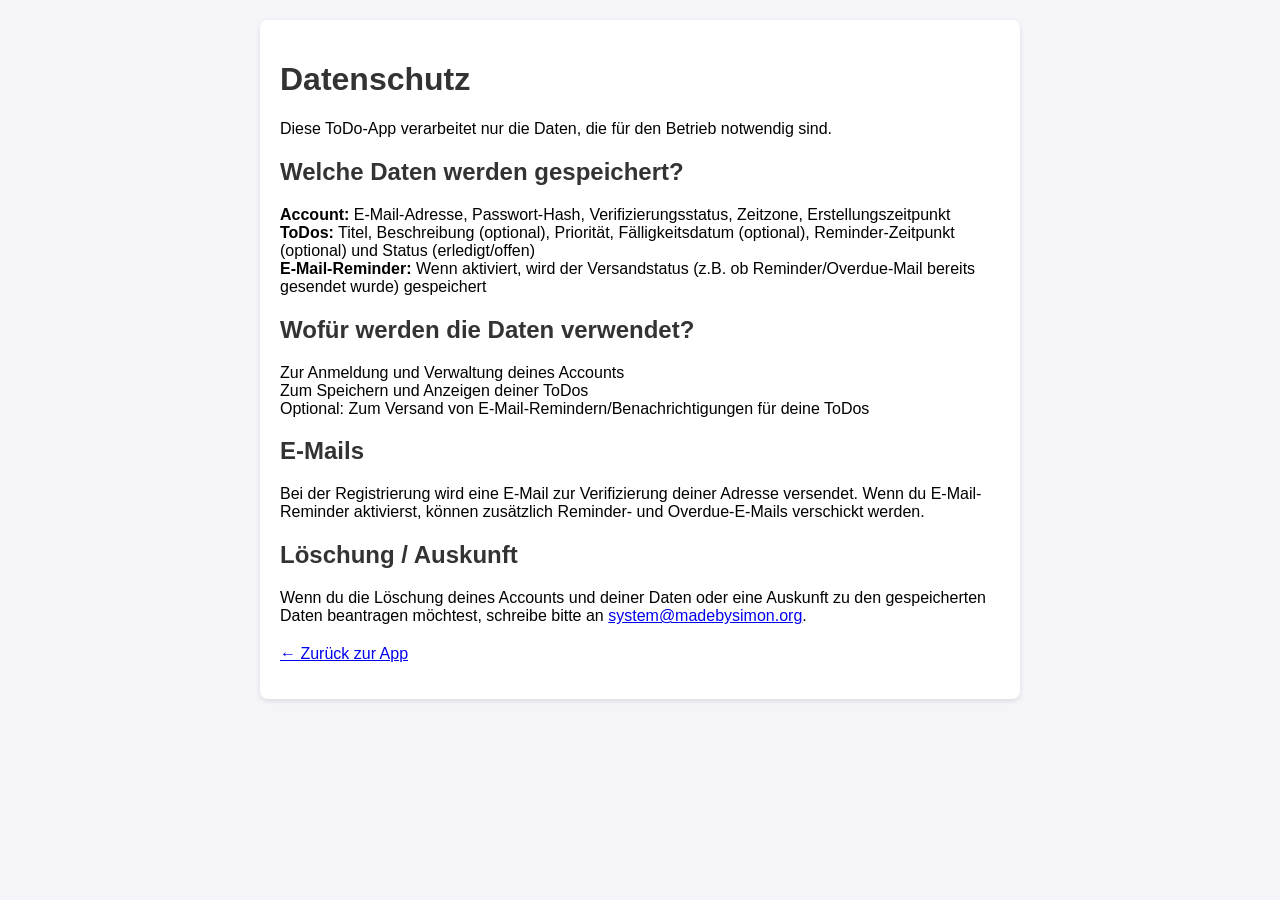
==== frontend/datenschutz.html @ f6085def "Message after register" ====
<!DOCTYPE html>
<html lang="de">
<head>
    <meta charset="UTF-8" />
    <meta name="viewport" content="width=device-width, initial-scale=1.0" />
    <title>Datenschutz – ToDo List</title>
    <link rel="stylesheet" href="style.css" />
</head>
<body>
    <div class="container">
        <h1>Datenschutz</h1>

        <p>
            Diese ToDo-App verarbeitet nur die Daten, die für den Betrieb notwendig sind.
        </p>

        <h2>Welche Daten werden gespeichert?</h2>
        <ul>
            <li><strong>Account:</strong> E-Mail-Adresse, Passwort-Hash, Verifizierungsstatus, Zeitzone, Erstellungszeitpunkt</li>
            <li><strong>ToDos:</strong> Titel, Beschreibung (optional), Priorität, Fälligkeitsdatum (optional), Reminder-Zeitpunkt (optional) und Status (erledigt/offen)</li>
            <li><strong>E-Mail-Reminder:</strong> Wenn aktiviert, wird der Versandstatus (z.B. ob Reminder/Overdue-Mail bereits gesendet wurde) gespeichert</li>
        </ul>

        <h2>Wofür werden die Daten verwendet?</h2>
        <ul>
            <li>Zur Anmeldung und Verwaltung deines Accounts</li>
            <li>Zum Speichern und Anzeigen deiner ToDos</li>
            <li>Optional: Zum Versand von E-Mail-Remindern/Benachrichtigungen für deine ToDos</li>
        </ul>

        <h2>E-Mails</h2>
        <p>
            Bei der Registrierung wird eine E-Mail zur Verifizierung deiner Adresse versendet. Wenn du E-Mail-Reminder aktivierst,
            können zusätzlich Reminder- und Overdue-E-Mails verschickt werden.
        </p>

        <h2>Löschung / Auskunft</h2>
        <p>
            Wenn du die Löschung deines Accounts und deiner Daten oder eine Auskunft zu den gespeicherten Daten beantragen möchtest,
            schreibe bitte an <a href="mailto:system@madebysimon.org">system@madebysimon.org</a>.
        </p>

        <p style="margin-top: 20px;">
            <a href="/">&larr; Zurück zur App</a>
        </p>
    </div>
</body>
</html>
---- frontend/style.css ----
body {
    font-family: sans-serif;
    max-width: 800px;
    margin: 0 auto;
    padding: 20px;
    background-color: #f4f4f9;
}

*, *::before, *::after {
    box-sizing: border-box;
}

h1, h2 {
    color: #333;
}

.hidden {
    display: none;
}

.container {
    background: white;
    padding: 20px;
    border-radius: 8px;
    box-shadow: 0 2px 5px rgba(0,0,0,0.1);
}

/* Forms */
.form-group {
    margin-bottom: 15px;
}

label {
    display: block;
    margin-bottom: 5px;
}

input[type="text"],
input[type="email"],
input[type="password"],
input[type="number"],
input[type="date"],
input[type="datetime-local"],
textarea,
select {
    width: 100%;
    padding: 8px;
    box-sizing: border-box;
    border: 1px solid #ddd;
    border-radius: 4px;
}

textarea {
    min-height: 90px;
}

button {
    background-color: #007bff;
    color: white;
    border: none;
    padding: 10px 15px;
    border-radius: 4px;
    cursor: pointer;
    min-height: 44px; /* better touch target */
}

button:hover {
    background-color: #0056b3;
}

button.secondary {
    background-color: #6c757d;
}

button.secondary:hover {
    background-color: #545b62;
}

button.danger {
    background-color: #dc3545;
}

button.danger:hover {
    background-color: #bd2130;
}

button:disabled {
    background-color: #cccccc;
    cursor: not-allowed;
    opacity: 0.6;
}

/* Todo List */
ul {
    list-style: none;
    padding: 0;
}

li.todo-item {
    background: #fff;
    border-bottom: 1px solid #eee;
    padding: 10px;
    display: flex;
    align-items: center;
    justify-content: space-between;
    border-left: 5px solid transparent; /* For status indication */
    transition: all 0.3s ease;
}

.todo-desc {
    width: 100%;
    margin-left: 30px;
    margin-top: 5px;
    color: #555;
    font-size: 0.95em;
    white-space: normal;
    overflow-wrap: anywhere;
}

/* Priority Backgrounds for Open Tasks */
li.todo-item.priority-high {
    background-color: #fff0f0; /* Very Light Red */
}

li.todo-item.priority-medium {
    background-color: #fff8e1; /* Very Light Yellow */
}

li.todo-item.priority-low {
    background-color: #f0f8ff; /* Alice Blue */
}

/* Reminder & Overdue Highlights */
li.todo-item.reminder-active {
    border-left-color: #ffc107; /* Amber */
    box-shadow: 0 0 5px rgba(255, 193, 7, 0.4);
}

li.todo-item.overdue {
    border-left-color: #dc3545; /* Red */
    box-shadow: 0 0 5px rgba(220, 53, 69, 0.4);
}

/* Done State Overrides */
li.todo-item.done {
    background-color: #f8f9fa; /* Light Gray */
    opacity: 0.8;
    border-left-color: transparent; /* Remove highlights if done */
    box-shadow: none;
}

li.todo-item.done span.title {
    text-decoration: line-through;
    color: #888;
}

.todo-actions {
    display: flex;
    gap: 5px;
}

.priority-badge {
    font-size: 0.8em;
    padding: 2px 6px;
    border-radius: 4px;
    background: rgba(255,255,255,0.5); /* Semi-transparent white to blend */
    margin-right: 10px;
    border: 1px solid rgba(0,0,0,0.1);
}

/* Optional: Keep badge colors if needed, or rely on row color */
.priority-high .priority-badge { color: #a00; }
.priority-medium .priority-badge { color: #856404; }
.priority-low .priority-badge { color: #155724; }

/* Modal Styles */
.modal {
    position: fixed;
    z-index: 1000;
    left: 0;
    top: 0;
    width: 100%;
    height: 100%;
    overflow: auto;
    background-color: rgba(0,0,0,0.5);
    display: flex;
    justify-content: center;
    align-items: center;
}

.modal.hidden {
    display: none;
}

.modal-content {
    background-color: #fefefe;
    padding: 20px;
    border: 1px solid #888;
    width: 90%;
    max-width: 500px;
    border-radius: 8px;
    box-shadow: 0 4px 8px rgba(0,0,0,0.2);
    position: relative;
    max-height: 90vh;
    overflow: auto;
}

.close {
    color: #aaa;
    float: right;
    font-size: 28px;
    font-weight: bold;
    cursor: pointer;
    position: absolute;
    right: 15px;
    top: 10px;
}

.close:hover,
.close:focus {
    color: black;
    text-decoration: none;
    cursor: pointer;
}

.footer-links {
    text-align: center;
    color: #666;
}

.footer-links a {
    color: #007bff;
    text-decoration: none;
}

.footer-links a:hover {
    text-decoration: underline;
}

/* ------------------
   Mobile adjustments
   ------------------ */
@media (max-width: 600px) {
    body {
        padding: 12px;
    }

    .container {
        padding: 14px;
        border-radius: 8px;
    }

    .app-header {
        flex-direction: column;
        align-items: flex-start;
        gap: 8px;
    }

    .app-toolbar {
        flex-direction: column;
        align-items: stretch;
        gap: 10px;
    }

    .app-toolbar-actions {
        display: grid;
        grid-template-columns: 1fr;
        gap: 8px;
    }

    button {
        width: 100%;
    }

    li.todo-item {
        flex-direction: column;
        align-items: stretch;
        gap: 10px;
    }

    .todo-actions {
        justify-content: flex-end;
    }

    .priority-badge {
        margin-right: 6px;
    }

    .todo-desc {
        margin-left: 0;
    }

    .modal {
        align-items: flex-start;
        padding: 12px;
    }

    .modal-content {
        width: 100%;
        max-width: 100%;
        padding: 16px;
        border-radius: 10px;
    }

    .close {
        font-size: 34px;
        right: 12px;
        top: 6px;
    }
}
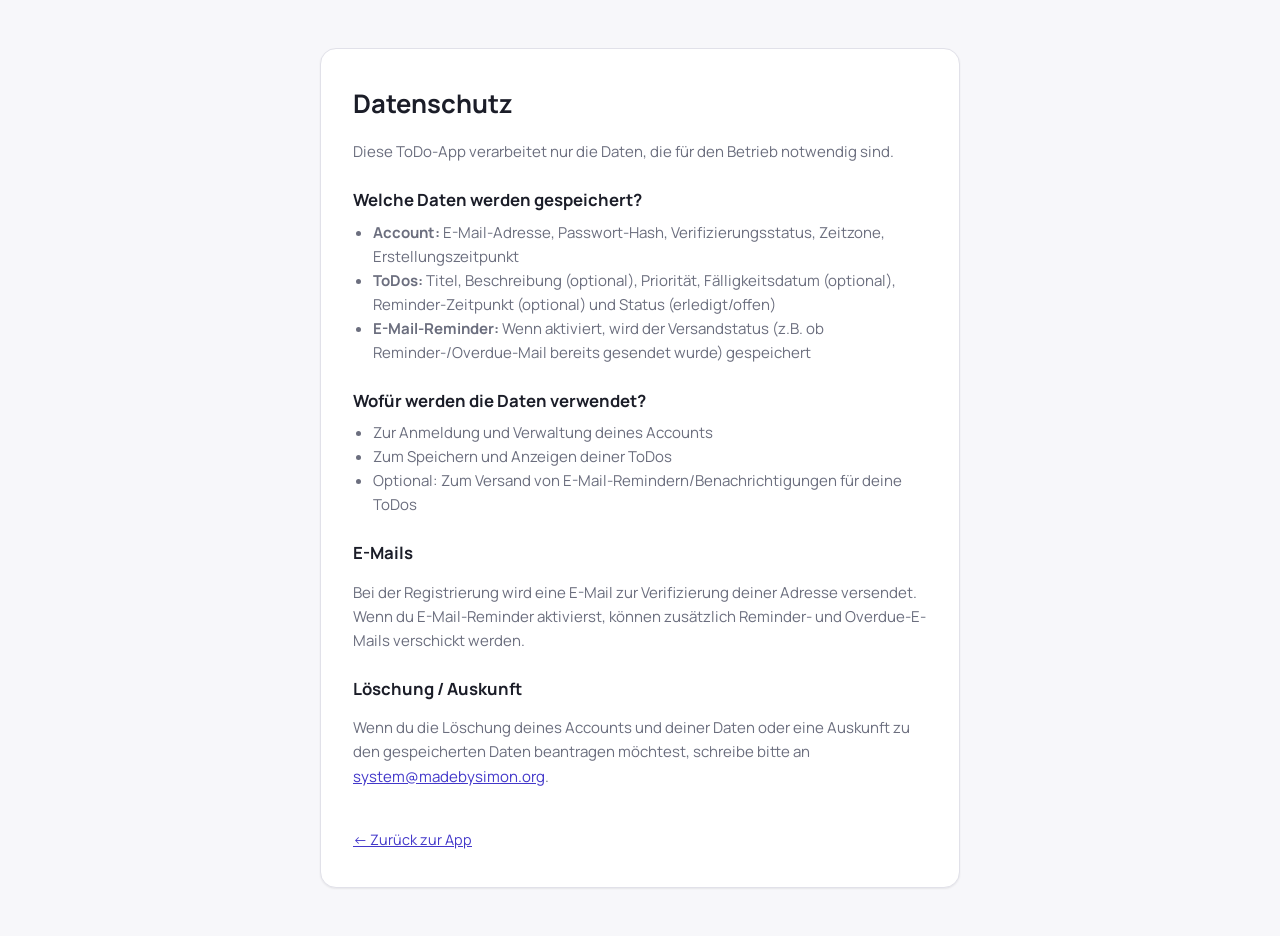
==== commit 2e3603cb: "New Frontend" ====
--- a/frontend/datenschutz.html
+++ b/frontend/datenschutz.html
@@ -3,46 +3,75 @@
 <head>
     <meta charset="UTF-8" />
     <meta name="viewport" content="width=device-width, initial-scale=1.0" />
-    <title>Datenschutz – ToDo List</title>
+
+    <script>
+        (function () {
+            try {
+                var p = localStorage.getItem('theme_palette') || 'a';
+                var m = localStorage.getItem('theme_mode') || 'system';
+                var resolved = m === 'system'
+                    ? (window.matchMedia('(prefers-color-scheme: dark)').matches ? 'dark' : 'light')
+                    : m;
+                document.documentElement.setAttribute('data-palette', p);
+                document.documentElement.setAttribute('data-mode', resolved);
+            } catch (e) {}
+        })();
+    </script>
+
+    <title>Datenschutz – ToDoList</title>
+    <link rel="preconnect" href="https://fonts.googleapis.com">
+    <link rel="stylesheet" href="https://fonts.googleapis.com/css2?family=Manrope:wght@400;500;600;700;800&display=swap">
+    <link rel="stylesheet" href="theme.css" />
     <link rel="stylesheet" href="style.css" />
+    <style>
+        .doc-page { min-height: 100vh; display: flex; justify-content: center; padding: 48px 20px; }
+        .doc-card {
+            width: 100%; max-width: 640px; background: var(--surface); border: 1px solid var(--border);
+            border-radius: var(--radius-lg); box-shadow: var(--shadow-sm); padding: 36px 32px;
+        }
+        .doc-card h1 { font-size: 1.6rem; margin-bottom: 18px; }
+        .doc-card h2 { font-size: 1.05rem; margin: 24px 0 8px; }
+        .doc-card p, .doc-card li { color: var(--text-muted); font-size: 0.94rem; line-height: 1.6; }
+        .doc-card ul { padding-left: 20px; margin: 0; }
+        .doc-card a { color: var(--accent); }
+        .doc-back { display: inline-block; margin-top: 26px; font-size: 0.9rem; }
+    </style>
 </head>
 <body>
-    <div class="container">
-        <h1>Datenschutz</h1>
+    <div class="doc-page">
+        <div class="doc-card">
+            <h1>Datenschutz</h1>
 
-        <p>
-            Diese ToDo-App verarbeitet nur die Daten, die für den Betrieb notwendig sind.
-        </p>
+            <p>Diese ToDo-App verarbeitet nur die Daten, die für den Betrieb notwendig sind.</p>
 
-        <h2>Welche Daten werden gespeichert?</h2>
-        <ul>
-            <li><strong>Account:</strong> E-Mail-Adresse, Passwort-Hash, Verifizierungsstatus, Zeitzone, Erstellungszeitpunkt</li>
-            <li><strong>ToDos:</strong> Titel, Beschreibung (optional), Priorität, Fälligkeitsdatum (optional), Reminder-Zeitpunkt (optional) und Status (erledigt/offen)</li>
-            <li><strong>E-Mail-Reminder:</strong> Wenn aktiviert, wird der Versandstatus (z.B. ob Reminder/Overdue-Mail bereits gesendet wurde) gespeichert</li>
-        </ul>
+            <h2>Welche Daten werden gespeichert?</h2>
+            <ul>
+                <li><strong>Account:</strong> E-Mail-Adresse, Passwort-Hash, Verifizierungsstatus, Zeitzone, Erstellungszeitpunkt</li>
+                <li><strong>ToDos:</strong> Titel, Beschreibung (optional), Priorität, Fälligkeitsdatum (optional), Reminder-Zeitpunkt (optional) und Status (erledigt/offen)</li>
+                <li><strong>E-Mail-Reminder:</strong> Wenn aktiviert, wird der Versandstatus (z.B. ob Reminder-/Overdue-Mail bereits gesendet wurde) gespeichert</li>
+            </ul>
 
-        <h2>Wofür werden die Daten verwendet?</h2>
-        <ul>
-            <li>Zur Anmeldung und Verwaltung deines Accounts</li>
-            <li>Zum Speichern und Anzeigen deiner ToDos</li>
-            <li>Optional: Zum Versand von E-Mail-Remindern/Benachrichtigungen für deine ToDos</li>
-        </ul>
+            <h2>Wofür werden die Daten verwendet?</h2>
+            <ul>
+                <li>Zur Anmeldung und Verwaltung deines Accounts</li>
+                <li>Zum Speichern und Anzeigen deiner ToDos</li>
+                <li>Optional: Zum Versand von E-Mail-Remindern/Benachrichtigungen für deine ToDos</li>
+            </ul>
 
-        <h2>E-Mails</h2>
-        <p>
-            Bei der Registrierung wird eine E-Mail zur Verifizierung deiner Adresse versendet. Wenn du E-Mail-Reminder aktivierst,
-            können zusätzlich Reminder- und Overdue-E-Mails verschickt werden.
-        </p>
+            <h2>E-Mails</h2>
+            <p>
+                Bei der Registrierung wird eine E-Mail zur Verifizierung deiner Adresse versendet. Wenn du E-Mail-Reminder aktivierst,
+                können zusätzlich Reminder- und Overdue-E-Mails verschickt werden.
+            </p>
 
-        <h2>Löschung / Auskunft</h2>
-        <p>
-            Wenn du die Löschung deines Accounts und deiner Daten oder eine Auskunft zu den gespeicherten Daten beantragen möchtest,
-            schreibe bitte an <a href="mailto:system@madebysimon.org">system@madebysimon.org</a>.
-        </p>
+            <h2>Löschung / Auskunft</h2>
+            <p>
+                Wenn du die Löschung deines Accounts und deiner Daten oder eine Auskunft zu den gespeicherten Daten beantragen möchtest,
+                schreibe bitte an <a href="mailto:system@madebysimon.org">system@madebysimon.org</a>.
+            </p>
 
-        <p style="margin-top: 20px;">
-            <a href="/">&larr; Zurück zur App</a>
-        </p>
+            <a class="doc-back" href="/">&larr; Zurück zur App</a>
+        </div>
     </div>
 </body>
 </html>
--- a/frontend/theme.css
+++ b/frontend/theme.css
@@ -0,0 +1,94 @@
+/* ==========================================================================
+   Design tokens
+   - Palette-independent base tokens (spacing, radius, shadow, type)
+   - Four selectable palettes ("a"–"d"), each with a light and dark mode
+   - Active combo is set via data-palette / data-mode on <html>
+     (see the inline script at the top of index.html for the no-flash init)
+   ========================================================================== */
+
+:root {
+  --font-ui: 'Manrope', system-ui, -apple-system, 'Segoe UI', sans-serif;
+  --font-mono: 'JetBrains Mono', ui-monospace, 'SFMono-Regular', monospace;
+
+  --radius-sm: 6px;
+  --radius-md: 10px;
+  --radius-lg: 16px;
+
+  --shadow-sm: 0 1px 2px rgba(0, 0, 0, 0.07);
+  --shadow-md: 0 6px 20px rgba(0, 0, 0, 0.14);
+
+  --sidebar-width: 248px;
+  --topbar-height: 60px;
+}
+
+/* ---------- Palette A — Ink & Paper ---------- */
+:root[data-palette="a"][data-mode="light"] {
+  --bg: #F7F7FA; --surface: #FFFFFF; --surface-alt: #EFEFF5;
+  --text: #1B1D28; --text-muted: #6B6E7E; --border: #E1E1E9;
+  --accent: #4338CA; --accent-soft: #E7E4FB; --on-accent: #FFFFFF;
+  --danger: #B8283B; --danger-soft: #FBE3E6;
+  --warning: #96631A; --warning-soft: #FBEDD3;
+  --success: #187C50;
+}
+:root[data-palette="a"][data-mode="dark"] {
+  --bg: #14151C; --surface: #1B1D28; --surface-alt: #101117;
+  --text: #EDEDF2; --text-muted: #9497A8; --border: #2B2D3A;
+  --accent: #8B87F5; --accent-soft: #2A2650; --on-accent: #14151C;
+  --danger: #F2596A; --danger-soft: #3A1E24;
+  --warning: #E7A83C; --warning-soft: #3A2E14;
+  --success: #43C989;
+}
+
+/* ---------- Palette B — Moss Studio ---------- */
+:root[data-palette="b"][data-mode="light"] {
+  --bg: #F6F3EC; --surface: #FBF9F3; --surface-alt: #ECE6D8;
+  --text: #2B2A22; --text-muted: #746E5C; --border: #E0D9C7;
+  --accent: #4F6B4C; --accent-soft: #E1E8DC; --on-accent: #FFFFFF;
+  --danger: #A83B27; --danger-soft: #F3DFD8;
+  --warning: #93691E; --warning-soft: #F1E4C9;
+  --success: #236778;
+}
+:root[data-palette="b"][data-mode="dark"] {
+  --bg: #1C1C16; --surface: #24241C; --surface-alt: #181812;
+  --text: #EDEAE0; --text-muted: #A6A18D; --border: #3A3928;
+  --accent: #8FB37F; --accent-soft: #2B3324; --on-accent: #1C1C16;
+  --danger: #E06A4C; --danger-soft: #3A241C;
+  --warning: #DDA83F; --warning-soft: #3A2F16;
+  --success: #4FA8BA;
+}
+
+/* ---------- Palette C — Harbor ---------- */
+:root[data-palette="c"][data-mode="light"] {
+  --bg: #F2F4F6; --surface: #FFFFFF; --surface-alt: #E4E8EC;
+  --text: #182430; --text-muted: #5C6B79; --border: #D6DCE1;
+  --accent: #A9611E; --accent-soft: #F5E4D0; --on-accent: #FFFFFF;
+  --danger: #B23434; --danger-soft: #F7DEDE;
+  --warning: #8C7118; --warning-soft: #F6EDC9;
+  --success: #256E42;
+}
+:root[data-palette="c"][data-mode="dark"] {
+  --bg: #121A22; --surface: #182430; --surface-alt: #0D141B;
+  --text: #E7EDF2; --text-muted: #8A9AA8; --border: #26313D;
+  --accent: #E2A05C; --accent-soft: #3A2C1B; --on-accent: #121A22;
+  --danger: #EB6161; --danger-soft: #3A1F1F;
+  --warning: #E0BE4E; --warning-soft: #3A331A;
+  --success: #4CBE84;
+}
+
+/* ---------- Palette D — Plum Session ---------- */
+:root[data-palette="d"][data-mode="light"] {
+  --bg: #F7F5F6; --surface: #FFFFFF; --surface-alt: #ECE7EA;
+  --text: #241D24; --text-muted: #6E626E; --border: #DED6DC;
+  --accent: #7A2E62; --accent-soft: #F0DCE9; --on-accent: #FFFFFF;
+  --danger: #A82F2F; --danger-soft: #F5DEDE;
+  --warning: #93691E; --warning-soft: #F1E4C9;
+  --success: #256E42;
+}
+:root[data-palette="d"][data-mode="dark"] {
+  --bg: #18131B; --surface: #221B26; --surface-alt: #120E15;
+  --text: #F0E9EE; --text-muted: #A99AA8; --border: #34293A;
+  --accent: #D97BB0; --accent-soft: #3A2035; --on-accent: #18131B;
+  --danger: #E85F5F; --danger-soft: #3A1F1F;
+  --warning: #DDA83F; --warning-soft: #3A2F16;
+  --success: #4CBE84;
+}
--- a/frontend/style.css
+++ b/frontend/style.css
@@ -1,310 +1,366 @@
+/* ==========================================================================
+   Layout & components
+   Colors always come from the tokens in theme.css (var(--...)), never literals,
+   so every rule below works across all four palettes and both modes.
+   ========================================================================== */
+
+*, *::before, *::after { box-sizing: border-box; }
+
+html, body { height: 100%; }
+
 body {
-    font-family: sans-serif;
-    max-width: 800px;
-    margin: 0 auto;
-    padding: 20px;
-    background-color: #f4f4f9;
-}
-
-*, *::before, *::after {
-    box-sizing: border-box;
-}
-
-h1, h2 {
-    color: #333;
-}
-
-.hidden {
-    display: none;
-}
-
-.container {
-    background: white;
-    padding: 20px;
-    border-radius: 8px;
-    box-shadow: 0 2px 5px rgba(0,0,0,0.1);
-}
-
-/* Forms */
-.form-group {
-    margin-bottom: 15px;
-}
-
-label {
-    display: block;
-    margin-bottom: 5px;
-}
-
-input[type="text"],
-input[type="email"],
-input[type="password"],
-input[type="number"],
-input[type="date"],
-input[type="datetime-local"],
-textarea,
-select {
+    margin: 0;
+    background: var(--bg);
+    color: var(--text);
+    font-family: var(--font-ui);
+    font-size: 15px;
+    line-height: 1.45;
+    -webkit-font-smoothing: antialiased;
+}
+
+.hidden { display: none !important; }
+
+h1, h2, h3 { font-family: var(--font-ui); color: var(--text); margin: 0; }
+
+a { color: var(--accent); }
+
+/* ---------- Buttons & form basics ---------- */
+.btn {
+    display: inline-flex;
+    align-items: center;
+    justify-content: center;
+    gap: 6px;
+    font-family: var(--font-ui);
+    font-weight: 600;
+    font-size: 0.88rem;
+    border: 1px solid transparent;
+    border-radius: var(--radius-sm);
+    padding: 9px 16px;
+    min-height: 40px;
+    cursor: pointer;
+    transition: background-color .15s ease, border-color .15s ease, transform .05s ease;
+}
+.btn:active { transform: translateY(1px); }
+.btn-block { width: 100%; }
+
+.btn-primary { background: var(--accent); color: var(--on-accent); }
+.btn-primary:hover { filter: brightness(1.06); }
+
+.btn-secondary { background: var(--surface-alt); color: var(--text); border-color: var(--border); }
+.btn-secondary:hover { background: var(--border); }
+
+.btn-danger { background: transparent; color: var(--danger); border-color: var(--danger-soft); }
+.btn-danger:hover { background: var(--danger-soft); }
+
+.btn-ghost { background: transparent; color: var(--text-muted); border-color: var(--border); }
+.btn-ghost:hover { background: var(--surface-alt); color: var(--text); }
+
+.btn:disabled { opacity: 0.45; cursor: not-allowed; }
+
+.icon-btn {
+    display: inline-flex; align-items: center; justify-content: center;
+    width: 38px; height: 38px;
+    border-radius: var(--radius-sm);
+    border: 1px solid transparent;
+    background: transparent;
+    color: var(--text-muted);
+    cursor: pointer;
+}
+.icon-btn:hover { background: var(--surface-alt); color: var(--text); }
+
+.field { display: flex; flex-direction: column; gap: 6px; margin-bottom: 14px; }
+.field label { font-size: 0.82rem; font-weight: 600; color: var(--text-muted); }
+.field-row { display: flex; gap: 12px; }
+.field-row .field { flex: 1; min-width: 0; }
+.field-compact { margin-bottom: 0; }
+
+input[type="text"], input[type="email"], input[type="password"],
+input[type="number"], input[type="date"], input[type="datetime-local"],
+input[type="search"], textarea, select.select {
     width: 100%;
-    padding: 8px;
-    box-sizing: border-box;
-    border: 1px solid #ddd;
-    border-radius: 4px;
-}
-
-textarea {
-    min-height: 90px;
-}
-
-button {
-    background-color: #007bff;
-    color: white;
-    border: none;
-    padding: 10px 15px;
-    border-radius: 4px;
-    cursor: pointer;
-    min-height: 44px; /* better touch target */
-}
-
-button:hover {
-    background-color: #0056b3;
-}
-
-button.secondary {
-    background-color: #6c757d;
-}
-
-button.secondary:hover {
-    background-color: #545b62;
-}
-
-button.danger {
-    background-color: #dc3545;
-}
-
-button.danger:hover {
-    background-color: #bd2130;
-}
-
-button:disabled {
-    background-color: #cccccc;
-    cursor: not-allowed;
-    opacity: 0.6;
-}
-
-/* Todo List */
-ul {
-    list-style: none;
-    padding: 0;
-}
-
-li.todo-item {
-    background: #fff;
-    border-bottom: 1px solid #eee;
-    padding: 10px;
+    font-family: var(--font-ui);
+    font-size: 0.92rem;
+    color: var(--text);
+    background: var(--surface);
+    border: 1px solid var(--border);
+    border-radius: var(--radius-sm);
+    padding: 9px 11px;
+}
+input::placeholder, textarea::placeholder { color: var(--text-muted); opacity: 0.8; }
+input:focus, textarea:focus, select:focus, button:focus-visible, .chip:focus-visible, .swatch-btn:focus-visible {
+    outline: 2px solid var(--accent);
+    outline-offset: 1px;
+}
+textarea { min-height: 84px; resize: vertical; }
+
+.checkbox-row { display: flex; align-items: center; gap: 9px; margin-bottom: 14px; font-size: 0.9rem; }
+.checkbox-row input { width: 16px; height: 16px; accent-color: var(--accent); }
+
+.mono { font-family: var(--font-mono); font-size: 0.82rem; }
+.input-with-actions { display: flex; gap: 8px; align-items: center; }
+.input-with-actions input { flex: 1; background: var(--surface-alt); }
+
+/* ---------- Auth screen ---------- */
+.auth-screen {
+    min-height: 100vh;
     display: flex;
     align-items: center;
-    justify-content: space-between;
-    border-left: 5px solid transparent; /* For status indication */
-    transition: all 0.3s ease;
-}
-
-.todo-desc {
+    justify-content: center;
+    padding: 24px;
+    background:
+        radial-gradient(circle at 15% 10%, var(--accent-soft), transparent 45%),
+        var(--bg);
+}
+.auth-card {
     width: 100%;
-    margin-left: 30px;
-    margin-top: 5px;
-    color: #555;
-    font-size: 0.95em;
-    white-space: normal;
-    overflow-wrap: anywhere;
-}
-
-/* Priority Backgrounds for Open Tasks */
-li.todo-item.priority-high {
-    background-color: #fff0f0; /* Very Light Red */
-}
-
-li.todo-item.priority-medium {
-    background-color: #fff8e1; /* Very Light Yellow */
-}
-
-li.todo-item.priority-low {
-    background-color: #f0f8ff; /* Alice Blue */
-}
-
-/* Reminder & Overdue Highlights */
-li.todo-item.reminder-active {
-    border-left-color: #ffc107; /* Amber */
-    box-shadow: 0 0 5px rgba(255, 193, 7, 0.4);
-}
-
-li.todo-item.overdue {
-    border-left-color: #dc3545; /* Red */
-    box-shadow: 0 0 5px rgba(220, 53, 69, 0.4);
-}
-
-/* Done State Overrides */
-li.todo-item.done {
-    background-color: #f8f9fa; /* Light Gray */
-    opacity: 0.8;
-    border-left-color: transparent; /* Remove highlights if done */
-    box-shadow: none;
-}
-
-li.todo-item.done span.title {
-    text-decoration: line-through;
-    color: #888;
-}
-
-.todo-actions {
+    max-width: 380px;
+    background: var(--surface);
+    border: 1px solid var(--border);
+    border-radius: var(--radius-lg);
+    box-shadow: var(--shadow-md);
+    padding: 32px 28px 24px;
+}
+.brand { display: flex; align-items: center; gap: 9px; margin-bottom: 20px; }
+.brand-mark { font-size: 1.3rem; }
+.brand-name { font-weight: 800; font-size: 1.05rem; letter-spacing: -0.01em; }
+.auth-form h1 { font-size: 1.4rem; font-weight: 700; margin-bottom: 18px; }
+.auth-message { font-size: 0.88rem; margin: -4px 0 16px; }
+.auth-switch { text-align: center; font-size: 0.85rem; color: var(--text-muted); margin: 16px 0 0; }
+.auth-switch a { font-weight: 600; text-decoration: none; }
+.auth-switch a:hover { text-decoration: underline; }
+.auth-privacy-link {
+    display: block; text-align: center; margin-top: 18px;
+    font-size: 0.8rem; color: var(--text-muted); text-decoration: none;
+}
+.auth-privacy-link:hover { color: var(--text); }
+
+/* ---------- App shell ---------- */
+.app-shell {
+    display: grid;
+    grid-template-columns: var(--sidebar-width) 1fr;
+    grid-template-rows: var(--topbar-height) 1fr;
+    grid-template-areas: "topbar topbar" "sidebar main";
+    height: 100vh;
+}
+
+.topbar {
+    grid-area: topbar;
     display: flex;
-    gap: 5px;
-}
-
-.priority-badge {
-    font-size: 0.8em;
-    padding: 2px 6px;
-    border-radius: 4px;
-    background: rgba(255,255,255,0.5); /* Semi-transparent white to blend */
-    margin-right: 10px;
-    border: 1px solid rgba(0,0,0,0.1);
-}
-
-/* Optional: Keep badge colors if needed, or rely on row color */
-.priority-high .priority-badge { color: #a00; }
-.priority-medium .priority-badge { color: #856404; }
-.priority-low .priority-badge { color: #155724; }
-
-/* Modal Styles */
+    align-items: center;
+    gap: 10px;
+    padding: 0 16px;
+    background: var(--surface);
+    border-bottom: 1px solid var(--border);
+}
+.sidebar-toggle { display: none; }
+.topbar-spacer { flex: 1; }
+.clock {
+    font-family: var(--font-mono);
+    font-variant-numeric: tabular-nums;
+    font-size: 0.95rem;
+    color: var(--text-muted);
+    padding: 0 6px;
+}
+
+/* ---------- Sidebar ---------- */
+.sidebar {
+    grid-area: sidebar;
+    background: var(--surface-alt);
+    border-right: 1px solid var(--border);
+    padding: 16px 14px;
+    display: flex;
+    flex-direction: column;
+    gap: 18px;
+    overflow-y: auto;
+}
+.sidebar-search input { background: var(--surface); }
+.sidebar-group { display: flex; flex-direction: column; gap: 8px; }
+.sidebar-label {
+    font-size: 0.72rem; font-weight: 700; letter-spacing: 0.05em; text-transform: uppercase;
+    color: var(--text-muted);
+}
+.sidebar-row { display: flex; gap: 8px; }
+.sidebar-row .field { flex: 1; min-width: 0; }
+.sidebar-export .sidebar-row .select { flex: 1; min-width: 0; }
+.sidebar-footer { margin-top: auto; padding-top: 8px; }
+.sidebar-footer a { font-size: 0.78rem; color: var(--text-muted); text-decoration: none; }
+.sidebar-footer a:hover { color: var(--text); }
+
+.chip-group { display: flex; flex-wrap: wrap; gap: 6px; }
+.chip {
+    font-family: var(--font-ui);
+    font-size: 0.8rem;
+    font-weight: 600;
+    padding: 6px 11px;
+    border-radius: 999px;
+    border: 1px solid var(--border);
+    background: var(--surface);
+    color: var(--text-muted);
+    cursor: pointer;
+    display: inline-flex;
+    align-items: center;
+    gap: 6px;
+}
+.chip:hover { border-color: var(--accent); color: var(--text); }
+.chip.active { background: var(--accent-soft); border-color: var(--accent); color: var(--accent); }
+.chip[class*="chip-"]::before { content: ""; width: 7px; height: 7px; border-radius: 50%; flex-shrink: 0; }
+.chip-danger::before { background: var(--danger); }
+.chip-warning::before { background: var(--warning); }
+.chip-success::before { background: var(--success); }
+
+/* ---------- Main / todo list ---------- */
+.main {
+    grid-area: main;
+    padding: 20px 24px 40px;
+    overflow-y: auto;
+}
+
+.alerts { margin-bottom: 18px; }
+.alerts-card {
+    background: var(--warning-soft);
+    border: 1px solid var(--warning);
+    border-radius: var(--radius-md);
+    padding: 14px 16px;
+}
+.alerts-card h2 { font-size: 0.95rem; color: var(--warning); margin-bottom: 8px; }
+.alerts-card ul { list-style: none; margin: 0; padding: 0; display: flex; flex-direction: column; gap: 6px; }
+.alerts-card li { display: flex; justify-content: space-between; gap: 10px; font-size: 0.86rem; color: var(--text); }
+.alerts-card li strong { color: var(--warning); }
+.alerts-card li small { color: var(--text-muted); white-space: nowrap; }
+
+.todo-list { list-style: none; margin: 0; padding: 0; display: flex; flex-direction: column; gap: 8px; }
+
+.todo-card {
+    background: var(--surface);
+    border: 1px solid var(--border);
+    border-left: 3px solid transparent;
+    border-radius: var(--radius-md);
+    padding: 12px 14px;
+    display: flex;
+    align-items: flex-start;
+    gap: 12px;
+    cursor: pointer;
+}
+.todo-card:hover { border-color: var(--accent); }
+.todo-card.overdue { border-left-color: var(--danger); }
+.todo-card.reminder-active { border-left-color: var(--warning); }
+.todo-card.done { opacity: 0.6; }
+.todo-card.done .todo-title { text-decoration: line-through; }
+
+.todo-checkbox {
+    width: 19px; height: 19px;
+    border-radius: 6px;
+    border: 1.5px solid var(--text-muted);
+    accent-color: var(--success);
+    margin-top: 1px;
+    flex-shrink: 0;
+    cursor: pointer;
+}
+
+.todo-main { flex: 1; min-width: 0; }
+.todo-title-row { display: flex; align-items: center; gap: 8px; flex-wrap: wrap; }
+.todo-priority-dot { width: 8px; height: 8px; border-radius: 50%; flex-shrink: 0; }
+.todo-priority-dot.p-high { background: var(--danger); }
+.todo-priority-dot.p-medium { background: var(--warning); }
+.todo-priority-dot.p-low { background: var(--success); }
+.todo-title { font-weight: 600; font-size: 0.94rem; overflow-wrap: anywhere; }
+.todo-desc { margin-top: 4px; font-size: 0.85rem; color: var(--text-muted); overflow-wrap: anywhere; }
+.todo-meta { margin-top: 6px; display: flex; gap: 8px; flex-wrap: wrap; }
+.todo-chip {
+    font-size: 0.74rem; font-weight: 600;
+    padding: 2px 8px; border-radius: 999px;
+    background: var(--surface-alt); color: var(--text-muted);
+}
+.todo-chip.overdue { background: var(--danger-soft); color: var(--danger); }
+.todo-chip.reminder { background: var(--warning-soft); color: var(--warning); }
+
+.empty-state { text-align: center; padding: 60px 20px; color: var(--text-muted); }
+.empty-title { font-weight: 700; font-size: 1.05rem; color: var(--text); margin-bottom: 6px; }
+.empty-body { font-size: 0.9rem; }
+
+/* ---------- Modals ---------- */
 .modal {
-    position: fixed;
-    z-index: 1000;
-    left: 0;
-    top: 0;
-    width: 100%;
-    height: 100%;
-    overflow: auto;
-    background-color: rgba(0,0,0,0.5);
-    display: flex;
-    justify-content: center;
-    align-items: center;
-}
-
-.modal.hidden {
-    display: none;
-}
-
+    position: fixed; inset: 0; z-index: 1000;
+    display: flex; align-items: center; justify-content: center;
+    background: rgba(0,0,0,0.45);
+    padding: 20px;
+}
+.modal.hidden { display: none; }
 .modal-content {
-    background-color: #fefefe;
-    padding: 20px;
-    border: 1px solid #888;
-    width: 90%;
-    max-width: 500px;
-    border-radius: 8px;
-    box-shadow: 0 4px 8px rgba(0,0,0,0.2);
     position: relative;
+    width: 100%; max-width: 480px;
     max-height: 90vh;
-    overflow: auto;
-}
-
+    overflow-y: auto;
+    background: var(--surface);
+    border: 1px solid var(--border);
+    border-radius: var(--radius-lg);
+    box-shadow: var(--shadow-md);
+    padding: 26px 24px 22px;
+}
+.modal-content h2 { font-size: 1.15rem; margin-bottom: 16px; padding-right: 24px; }
 .close {
-    color: #aaa;
-    float: right;
-    font-size: 28px;
-    font-weight: bold;
-    cursor: pointer;
-    position: absolute;
-    right: 15px;
-    top: 10px;
-}
-
-.close:hover,
-.close:focus {
-    color: black;
-    text-decoration: none;
-    cursor: pointer;
-}
-
-.footer-links {
-    text-align: center;
-    color: #666;
-}
-
-.footer-links a {
-    color: #007bff;
-    text-decoration: none;
-}
-
-.footer-links a:hover {
-    text-decoration: underline;
-}
-
-/* ------------------
-   Mobile adjustments
-   ------------------ */
-@media (max-width: 600px) {
-    body {
-        padding: 12px;
+    position: absolute; top: 14px; right: 16px;
+    background: none; border: none;
+    font-size: 22px; line-height: 1; color: var(--text-muted);
+    cursor: pointer;
+}
+.close:hover { color: var(--text); }
+.modal-actions { display: flex; justify-content: space-between; align-items: center; gap: 10px; margin-top: 6px; }
+
+/* ---------- Settings modal specifics ---------- */
+.settings-section { border-top: 1px solid var(--border); padding-top: 16px; margin-top: 16px; }
+.settings-section:first-of-type { border-top: none; padding-top: 0; margin-top: 0; }
+.settings-section h3 { font-size: 0.95rem; margin-bottom: 12px; }
+.settings-row { display: flex; align-items: center; justify-content: space-between; gap: 12px; margin-bottom: 10px; flex-wrap: wrap; }
+.settings-row-label { font-size: 0.86rem; color: var(--text-muted); font-weight: 600; }
+.settings-hint { display: block; font-size: 0.8rem; color: var(--text-muted); margin: 4px 0 12px; line-height: 1.5; }
+
+.swatch-group { display: flex; gap: 8px; }
+.swatch-btn {
+    width: 26px; height: 26px; border-radius: 50%;
+    background: var(--sw);
+    border: 2px solid var(--surface);
+    box-shadow: 0 0 0 1.5px var(--border);
+    cursor: pointer;
+}
+.swatch-btn.active { box-shadow: 0 0 0 2px var(--sw); }
+
+/* ---------- Sidebar backdrop (mobile) ---------- */
+.sidebar-backdrop {
+    position: fixed; inset: 0;
+    background: rgba(0,0,0,0.4);
+    z-index: 900;
+}
+
+/* ==========================================================================
+   Mobile: sidebar becomes an off-canvas drawer
+   ========================================================================== */
+@media (max-width: 900px) {
+    .app-shell {
+        grid-template-columns: 1fr;
+        grid-template-areas: "topbar" "main";
     }
-
-    .container {
-        padding: 14px;
-        border-radius: 8px;
+    .sidebar-toggle { display: inline-flex; }
+    .sidebar {
+        position: fixed;
+        top: 0; bottom: 0; left: 0;
+        width: min(82vw, 300px);
+        transform: translateX(-100%);
+        transition: transform .2s ease;
+        z-index: 950;
+        box-shadow: var(--shadow-md);
     }
-
-    .app-header {
-        flex-direction: column;
-        align-items: flex-start;
-        gap: 8px;
-    }
-
-    .app-toolbar {
-        flex-direction: column;
-        align-items: stretch;
-        gap: 10px;
-    }
-
-    .app-toolbar-actions {
-        display: grid;
-        grid-template-columns: 1fr;
-        gap: 8px;
-    }
-
-    button {
-        width: 100%;
-    }
-
-    li.todo-item {
-        flex-direction: column;
-        align-items: stretch;
-        gap: 10px;
-    }
-
-    .todo-actions {
-        justify-content: flex-end;
-    }
-
-    .priority-badge {
-        margin-right: 6px;
-    }
-
-    .todo-desc {
-        margin-left: 0;
-    }
-
-    .modal {
-        align-items: flex-start;
-        padding: 12px;
-    }
-
-    .modal-content {
-        width: 100%;
-        max-width: 100%;
-        padding: 16px;
-        border-radius: 10px;
-    }
-
-    .close {
-        font-size: 34px;
-        right: 12px;
-        top: 6px;
-    }
-}
+    .sidebar.open { transform: translateX(0); }
+    .main { padding: 16px; }
+    .clock { display: none; }
+    .brand-name { display: none; }
+}
+
+@media (max-width: 560px) {
+    .topbar { padding: 0 10px; gap: 6px; }
+    #open-todo-modal span:last-child { display: none; }
+    #open-todo-modal { padding: 9px 12px; }
+    .todo-card { flex-direction: row; }
+    .modal { padding: 0; align-items: flex-end; }
+    .modal-content { max-width: 100%; max-height: 92vh; border-radius: var(--radius-lg) var(--radius-lg) 0 0; }
+}
